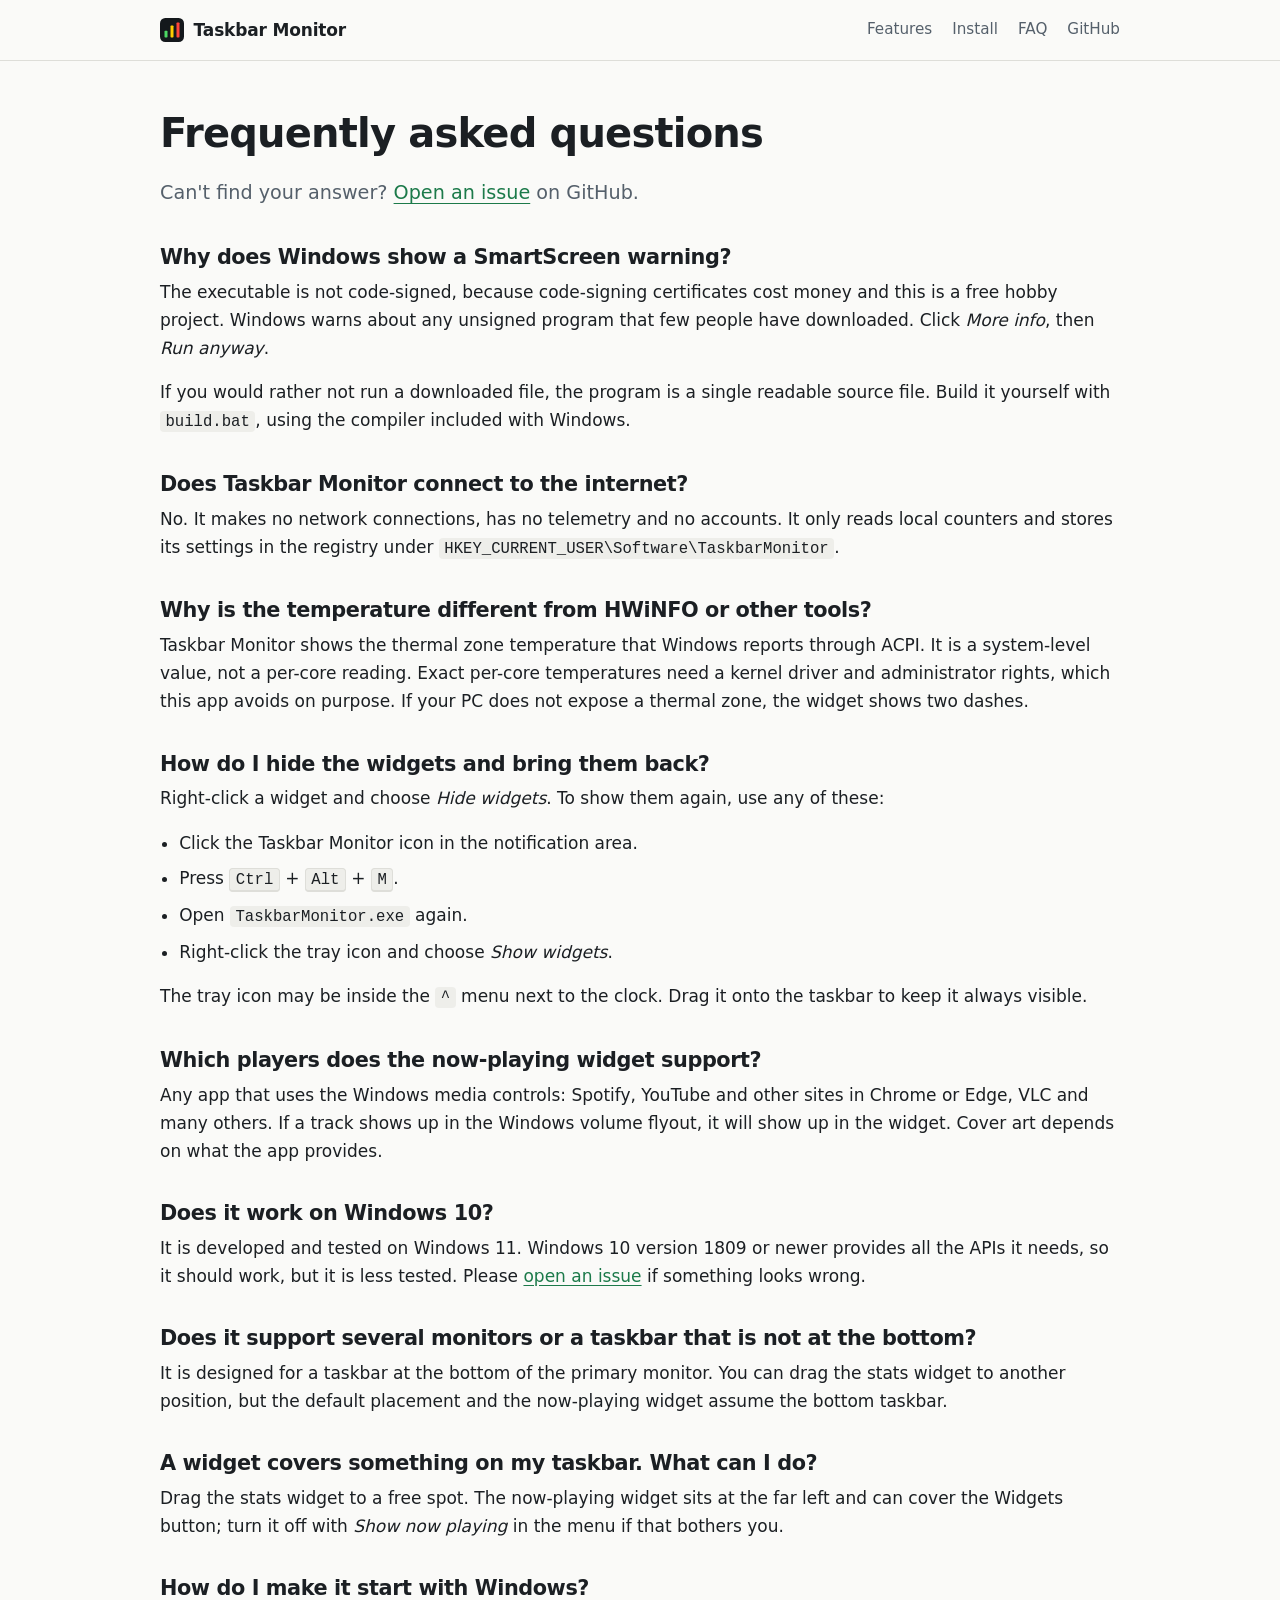
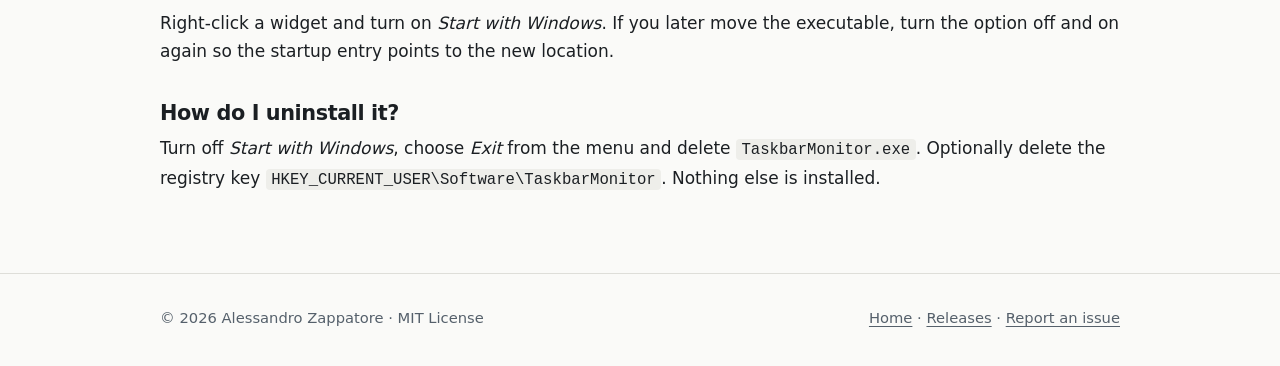
==== docs/faq/index.html @ 53454553 "Add project website (GitHub Pages) with FAQ and SEO metadata" ====
<!doctype html>
<html lang="en">
<head>
  <meta charset="utf-8">
  <meta name="viewport" content="width=device-width, initial-scale=1">
  <title>FAQ | Taskbar Monitor</title>
  <meta name="description" content="Answers about Taskbar Monitor: SmartScreen warnings, privacy, CPU temperature accuracy, hiding the widgets, supported media players, Windows versions and how to uninstall.">
  <link rel="canonical" href="https://alessandrozappatore.github.io/TaskbarMonitor/faq/">
  <meta name="theme-color" content="#14181c" media="(prefers-color-scheme: dark)">
  <meta name="theme-color" content="#fafaf8" media="(prefers-color-scheme: light)">
  <link rel="icon" href="../favicon.svg" type="image/svg+xml">

  <meta property="og:type" content="article">
  <meta property="og:site_name" content="Taskbar Monitor">
  <meta property="og:title" content="Taskbar Monitor FAQ">
  <meta property="og:description" content="SmartScreen, privacy, temperature accuracy, hiding the widgets, supported players and more.">
  <meta property="og:url" content="https://alessandrozappatore.github.io/TaskbarMonitor/faq/">
  <meta property="og:image" content="https://alessandrozappatore.github.io/TaskbarMonitor/og-image.png">
  <meta name="twitter:card" content="summary_large_image">

  <link rel="stylesheet" href="../style.css">

  <script type="application/ld+json">
  {
    "@context": "https://schema.org",
    "@graph": [
      {
        "@type": "BreadcrumbList",
        "itemListElement": [
          { "@type": "ListItem", "position": 1, "name": "Taskbar Monitor", "item": "https://alessandrozappatore.github.io/TaskbarMonitor/" },
          { "@type": "ListItem", "position": 2, "name": "FAQ", "item": "https://alessandrozappatore.github.io/TaskbarMonitor/faq/" }
        ]
      },
      {
        "@type": "FAQPage",
        "mainEntity": [
          {
            "@type": "Question",
            "name": "Why does Windows show a SmartScreen warning?",
            "acceptedAnswer": { "@type": "Answer", "text": "The executable is not code-signed, because code-signing certificates cost money and this is a free hobby project. Windows warns about any unsigned program that few people have downloaded. Click More info, then Run anyway. The program is a single readable source file that you can build yourself with build.bat, using the compiler included with Windows." }
          },
          {
            "@type": "Question",
            "name": "Does Taskbar Monitor connect to the internet?",
            "acceptedAnswer": { "@type": "Answer", "text": "No. It makes no network connections, has no telemetry and no accounts. It only reads local counters and stores its settings in the registry under HKEY_CURRENT_USER\\Software\\TaskbarMonitor." }
          },
          {
            "@type": "Question",
            "name": "Why is the temperature different from HWiNFO or other tools?",
            "acceptedAnswer": { "@type": "Answer", "text": "Taskbar Monitor shows the thermal zone temperature that Windows reports through ACPI. It is a system-level value, not a per-core reading. Exact per-core temperatures need a kernel driver and administrator rights, which this app avoids on purpose. If your PC does not expose a thermal zone, the widget shows two dashes." }
          },
          {
            "@type": "Question",
            "name": "How do I hide the widgets and bring them back?",
            "acceptedAnswer": { "@type": "Answer", "text": "Right-click a widget and choose Hide widgets. To show them again, click the Taskbar Monitor icon in the notification area, press Ctrl+Alt+M, open TaskbarMonitor.exe again, or right-click the tray icon and choose Show widgets. The tray icon may be inside the arrow menu next to the clock; drag it onto the taskbar to keep it always visible." }
          },
          {
            "@type": "Question",
            "name": "Which players does the now-playing widget support?",
            "acceptedAnswer": { "@type": "Answer", "text": "Any app that uses the Windows media controls: Spotify, YouTube and other sites in Chrome or Edge, VLC and many others. If a track shows up in the Windows volume flyout, it will show up in the widget. Cover art depends on what the app provides." }
          },
          {
            "@type": "Question",
            "name": "Does it work on Windows 10?",
            "acceptedAnswer": { "@type": "Answer", "text": "It is developed and tested on Windows 11. Windows 10 version 1809 or newer provides all the APIs it needs, so it should work, but it is less tested. Please open an issue if something looks wrong." }
          },
          {
            "@type": "Question",
            "name": "Does it support several monitors or a taskbar that is not at the bottom?",
            "acceptedAnswer": { "@type": "Answer", "text": "It is designed for a taskbar at the bottom of the primary monitor. You can drag the stats widget to another position, but the default placement and the now-playing widget assume the bottom taskbar." }
          },
          {
            "@type": "Question",
            "name": "A widget covers something on my taskbar. What can I do?",
            "acceptedAnswer": { "@type": "Answer", "text": "Drag the stats widget to a free spot. The now-playing widget sits at the far left and can cover the Widgets button; turn it off with Show now playing in the menu if that bothers you." }
          },
          {
            "@type": "Question",
            "name": "How do I make it start with Windows?",
            "acceptedAnswer": { "@type": "Answer", "text": "Right-click a widget and turn on Start with Windows. If you later move the executable, turn the option off and on again so the startup entry points to the new location." }
          },
          {
            "@type": "Question",
            "name": "How do I uninstall it?",
            "acceptedAnswer": { "@type": "Answer", "text": "Turn off Start with Windows, choose Exit from the menu and delete TaskbarMonitor.exe. Optionally delete the registry key HKEY_CURRENT_USER\\Software\\TaskbarMonitor. Nothing else is installed." }
          }
        ]
      }
    ]
  }
  </script>
</head>
<body>
  <header class="site-header">
    <div class="wrap">
      <a class="brand" href="../"><img src="../favicon.svg" alt="" width="24" height="24">Taskbar Monitor</a>
      <nav class="site-nav" aria-label="Main">
        <a href="../#features">Features</a>
        <a href="../#install">Install</a>
        <a href="./" aria-current="page">FAQ</a>
        <a href="https://github.com/AlessandroZappatore/TaskbarMonitor">GitHub</a>
      </nav>
    </div>
  </header>

  <main class="faq">
    <div class="wrap">
      <h1>Frequently asked questions</h1>
      <p class="lead">Can't find your answer? <a href="https://github.com/AlessandroZappatore/TaskbarMonitor/issues">Open an issue</a> on GitHub.</p>

      <h2 id="smartscreen">Why does Windows show a SmartScreen warning?</h2>
      <p>The executable is not code-signed, because code-signing certificates cost money and this is a free hobby project. Windows warns about any unsigned program that few people have downloaded. Click <em>More info</em>, then <em>Run anyway</em>.</p>
      <p>If you would rather not run a downloaded file, the program is a single readable source file. Build it yourself with <code>build.bat</code>, using the compiler included with Windows.</p>

      <h2 id="internet">Does Taskbar Monitor connect to the internet?</h2>
      <p>No. It makes no network connections, has no telemetry and no accounts. It only reads local counters and stores its settings in the registry under <code>HKEY_CURRENT_USER\Software\TaskbarMonitor</code>.</p>

      <h2 id="temperature">Why is the temperature different from HWiNFO or other tools?</h2>
      <p>Taskbar Monitor shows the thermal zone temperature that Windows reports through ACPI. It is a system-level value, not a per-core reading. Exact per-core temperatures need a kernel driver and administrator rights, which this app avoids on purpose. If your PC does not expose a thermal zone, the widget shows two dashes.</p>

      <h2 id="hide">How do I hide the widgets and bring them back?</h2>
      <p>Right-click a widget and choose <em>Hide widgets</em>. To show them again, use any of these:</p>
      <ul class="plain">
        <li>Click the Taskbar Monitor icon in the notification area.</li>
        <li>Press <kbd>Ctrl</kbd> + <kbd>Alt</kbd> + <kbd>M</kbd>.</li>
        <li>Open <code>TaskbarMonitor.exe</code> again.</li>
        <li>Right-click the tray icon and choose <em>Show widgets</em>.</li>
      </ul>
      <p>The tray icon may be inside the <code>^</code> menu next to the clock. Drag it onto the taskbar to keep it always visible.</p>

      <h2 id="players">Which players does the now-playing widget support?</h2>
      <p>Any app that uses the Windows media controls: Spotify, YouTube and other sites in Chrome or Edge, VLC and many others. If a track shows up in the Windows volume flyout, it will show up in the widget. Cover art depends on what the app provides.</p>

      <h2 id="windows10">Does it work on Windows 10?</h2>
      <p>It is developed and tested on Windows 11. Windows 10 version 1809 or newer provides all the APIs it needs, so it should work, but it is less tested. Please <a href="https://github.com/AlessandroZappatore/TaskbarMonitor/issues">open an issue</a> if something looks wrong.</p>

      <h2 id="monitors">Does it support several monitors or a taskbar that is not at the bottom?</h2>
      <p>It is designed for a taskbar at the bottom of the primary monitor. You can drag the stats widget to another position, but the default placement and the now-playing widget assume the bottom taskbar.</p>

      <h2 id="covers">A widget covers something on my taskbar. What can I do?</h2>
      <p>Drag the stats widget to a free spot. The now-playing widget sits at the far left and can cover the Widgets button; turn it off with <em>Show now playing</em> in the menu if that bothers you.</p>

      <h2 id="startup">How do I make it start with Windows?</h2>
      <p>Right-click a widget and turn on <em>Start with Windows</em>. If you later move the executable, turn the option off and on again so the startup entry points to the new location.</p>

      <h2 id="uninstall">How do I uninstall it?</h2>
      <p>Turn off <em>Start with Windows</em>, choose <em>Exit</em> from the menu and delete <code>TaskbarMonitor.exe</code>. Optionally delete the registry key <code>HKEY_CURRENT_USER\Software\TaskbarMonitor</code>. Nothing else is installed.</p>
    </div>
  </main>

  <footer class="site-footer">
    <div class="wrap">
      <span>&copy; 2026 Alessandro Zappatore &middot; MIT License</span>
      <span><a href="../">Home</a> &middot; <a href="https://github.com/AlessandroZappatore/TaskbarMonitor/releases">Releases</a> &middot; <a href="https://github.com/AlessandroZappatore/TaskbarMonitor/issues">Report an issue</a></span>
    </div>
  </footer>
</body>
</html>
---- docs/style.css ----
:root {
  --bg: #fafaf8;
  --surface: #f1f1ee;
  --text: #1b1f23;
  --muted: #55606b;
  --line: #deded9;
  --accent: #1c7a4a;
  --accent-text: #ffffff;
  --code-bg: #eeeeea;
  --maxw: 62rem;
  color-scheme: light dark;
}

@media (prefers-color-scheme: dark) {
  :root {
    --bg: #14181c;
    --surface: #1b2127;
    --text: #e8ebee;
    --muted: #98a3ad;
    --line: #2a3138;
    --accent: #4cd964;
    --accent-text: #0d1f12;
    --code-bg: #1d242b;
  }
}

* { box-sizing: border-box; }

html { scroll-behavior: smooth; }

body {
  margin: 0;
  background: var(--bg);
  color: var(--text);
  font-family: "Segoe UI Variable Text", "Segoe UI", system-ui, -apple-system, Roboto, "Helvetica Neue", Arial, sans-serif;
  font-size: 1.0625rem;
  line-height: 1.65;
  -webkit-font-smoothing: antialiased;
}

.wrap {
  max-width: var(--maxw);
  margin: 0 auto;
  padding: 0 1rem;
}

a { color: var(--accent); text-underline-offset: 0.2em; }
a:hover { text-decoration-thickness: 2px; }
a:focus-visible, .btn:focus-visible {
  outline: 3px solid var(--accent);
  outline-offset: 3px;
  border-radius: 4px;
}

/* ---------- header ---------- */
.site-header { border-bottom: 1px solid var(--line); }
.site-header .wrap {
  display: flex;
  align-items: center;
  justify-content: space-between;
  gap: 1rem;
  min-height: 3.75rem;
}
.brand {
  display: inline-flex;
  align-items: center;
  gap: 0.6rem;
  font-weight: 650;
  color: var(--text);
  text-decoration: none;
  letter-spacing: -0.01em;
}
.brand img { width: 1.5rem; height: 1.5rem; display: block; }
.site-nav { display: flex; gap: 1.25rem; flex-wrap: wrap; font-size: 0.95rem; }
.site-nav a { color: var(--muted); text-decoration: none; }
.site-nav a:hover { color: var(--text); text-decoration: underline; }

/* ---------- typography ---------- */
h1, h2, h3 { line-height: 1.2; letter-spacing: -0.02em; margin: 0; }
h1 { font-size: clamp(2rem, 5vw, 3.1rem); font-weight: 700; max-width: 18ch; }
h2 { font-size: clamp(1.45rem, 3vw, 1.9rem); font-weight: 680; margin-bottom: 1rem; }
h3 { font-size: 1.15rem; font-weight: 650; margin-bottom: 0.35rem; }
p { margin: 0 0 1rem; }
.lead { font-size: 1.2rem; color: var(--muted); max-width: 40rem; margin-top: 1.25rem; }
.muted { color: var(--muted); }
.small { font-size: 0.9rem; }

code, kbd {
  font-family: ui-monospace, "Cascadia Mono", Consolas, "SFMono-Regular", Menlo, monospace;
  font-size: 0.92em;
  background: var(--code-bg);
  border-radius: 4px;
  padding: 0.1em 0.35em;
  overflow-wrap: anywhere;
}
pre {
  background: var(--code-bg);
  border: 1px solid var(--line);
  border-radius: 6px;
  padding: 0.9rem 1rem;
  overflow-x: auto;
  line-height: 1.5;
}
pre code { background: none; padding: 0; font-size: 0.9rem; overflow-wrap: normal; }
kbd { border: 1px solid var(--line); border-bottom-width: 2px; }

/* ---------- hero ---------- */
.hero { padding-top: 4rem; padding-bottom: 2.5rem; }
.actions { display: flex; flex-wrap: wrap; gap: 0.75rem; margin-top: 1.75rem; }
.btn {
  display: inline-block;
  padding: 0.7rem 1.25rem;
  border-radius: 6px;
  font-weight: 620;
  text-decoration: none;
  border: 1px solid var(--line);
  color: var(--text);
  background: transparent;
}
.btn:hover { background: var(--surface); }
.btn.primary { background: var(--accent); color: var(--accent-text); border-color: var(--accent); }
.btn.primary:hover { filter: brightness(1.08); }
.hero .meta { margin-top: 0.9rem; color: var(--muted); font-size: 0.92rem; }

.shot { margin: 0; }
.shot img {
  display: block;
  max-width: 100%;
  height: auto;
  border: 1px solid var(--line);
  border-radius: 8px;
}
.shot figcaption { margin-top: 0.6rem; color: var(--muted); font-size: 0.92rem; }
.hero .shot { margin-top: 2.75rem; }

/* ---------- facts ---------- */
.facts {
  display: grid;
  grid-template-columns: repeat(auto-fit, minmax(9rem, 1fr));
  gap: 1.25rem 2rem;
  margin: 0;
  padding: 1.5rem 0;
  border-top: 1px solid var(--line);
  border-bottom: 1px solid var(--line);
}
.facts div { margin: 0; }
.facts dt { font-size: 1.7rem; font-weight: 700; letter-spacing: -0.02em; line-height: 1.2; }
.facts dd { margin: 0.1rem 0 0; color: var(--muted); font-size: 0.92rem; }

/* ---------- sections ---------- */
section { padding: 3.5rem 0 0; }
section > .wrap > p:first-of-type { max-width: 42rem; }
.two {
  display: grid;
  grid-template-columns: repeat(auto-fit, minmax(18rem, 1fr));
  gap: 2.5rem 3rem;
  align-items: start;
  margin-top: 1.5rem;
}
.plain { padding-left: 1.2rem; margin: 0.5rem 0 1rem; }
.plain li { margin-bottom: 0.45rem; }
.steps { padding-left: 1.3rem; }
.steps li { margin-bottom: 0.8rem; padding-left: 0.3rem; }
.note {
  border-left: 3px solid var(--accent);
  background: var(--surface);
  padding: 0.8rem 1rem;
  border-radius: 0 6px 6px 0;
  margin: 1.25rem 0;
  font-size: 0.97rem;
}
.note p:last-child { margin-bottom: 0; }

table { border-collapse: collapse; width: 100%; font-size: 0.97rem; margin: 1rem 0; }
th, td { text-align: left; padding: 0.6rem 0.75rem; border-bottom: 1px solid var(--line); vertical-align: top; }
th { color: var(--muted); font-weight: 600; font-size: 0.9rem; }

/* ---------- faq ---------- */
.faq h2 { font-size: 1.3rem; margin: 2.25rem 0 0.5rem; }
.faq .wrap { padding-top: 3rem; }
.faq h1 { max-width: none; font-size: clamp(1.8rem, 4vw, 2.5rem); margin-bottom: 0.75rem; }

/* ---------- footer ---------- */
.site-footer {
  margin-top: 5rem;
  padding: 2rem 0 3rem;
  border-top: 1px solid var(--line);
  color: var(--muted);
  font-size: 0.92rem;
}
.site-footer .wrap { display: flex; flex-wrap: wrap; gap: 0.5rem 2rem; justify-content: space-between; }
.site-footer a { color: var(--muted); }
.site-footer a:hover { color: var(--text); }

@media (max-width: 40rem) {
  .hero { padding-top: 2.5rem; }
  section { padding-top: 2.75rem; }
  .site-nav { gap: 0.9rem; }
}

@media (prefers-reduced-motion: reduce) {
  html { scroll-behavior: auto; }
}
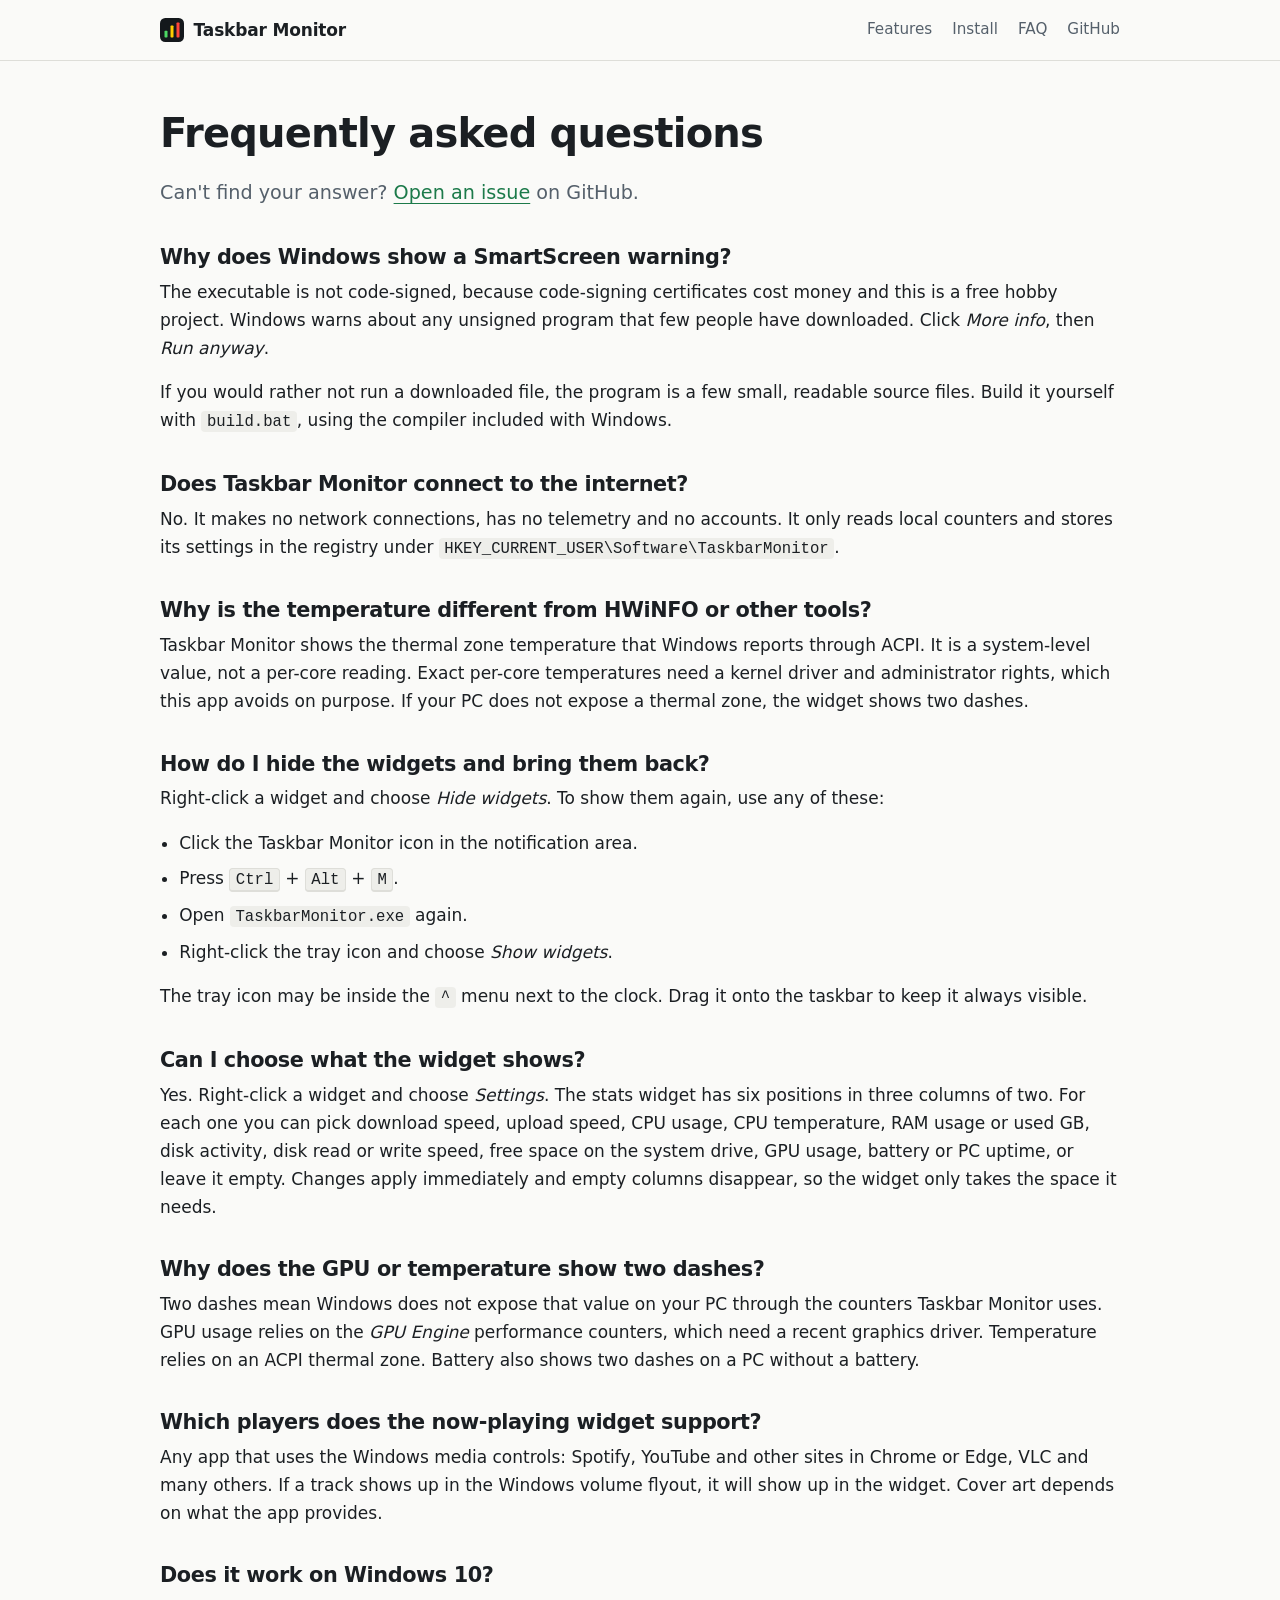
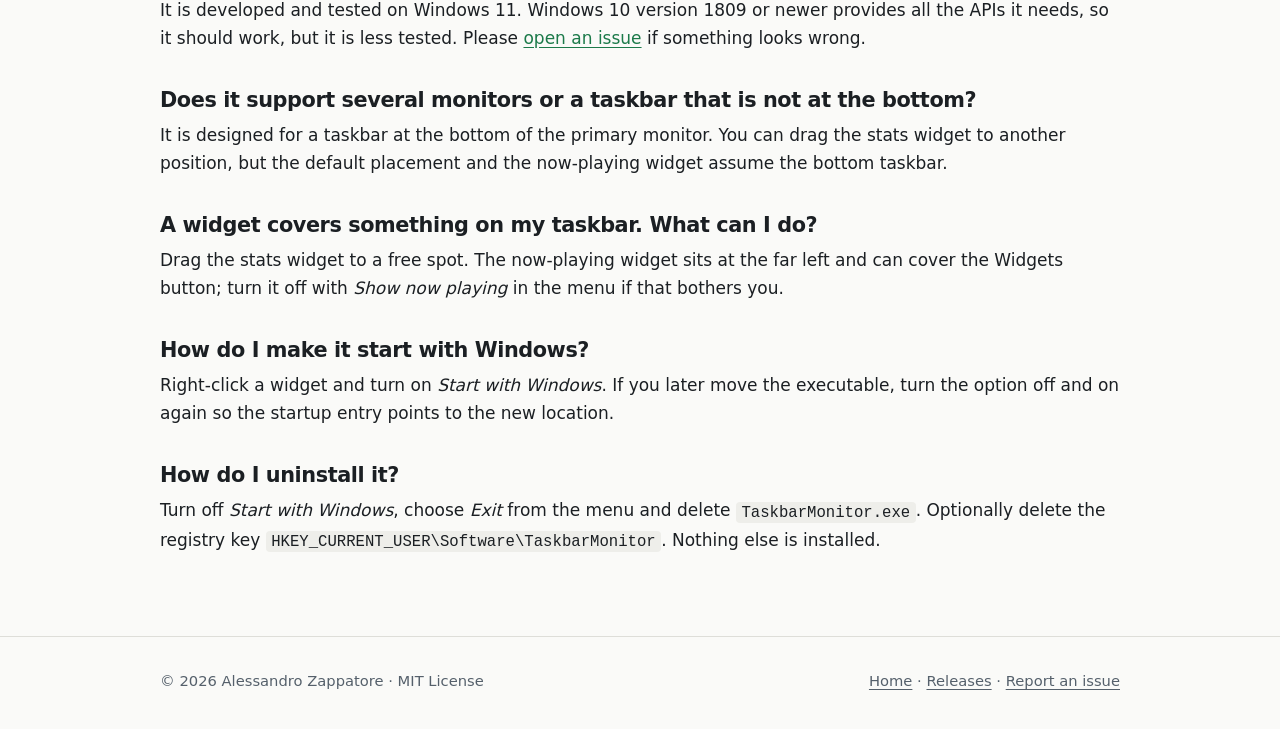
==== commit 1d95622f: "Document the settings window and refresh screenshots Update the README and the website with the new " ====
--- a/docs/faq/index.html
+++ b/docs/faq/index.html
@@ -37,7 +37,7 @@
           {
             "@type": "Question",
             "name": "Why does Windows show a SmartScreen warning?",
-            "acceptedAnswer": { "@type": "Answer", "text": "The executable is not code-signed, because code-signing certificates cost money and this is a free hobby project. Windows warns about any unsigned program that few people have downloaded. Click More info, then Run anyway. The program is a single readable source file that you can build yourself with build.bat, using the compiler included with Windows." }
+            "acceptedAnswer": { "@type": "Answer", "text": "The executable is not code-signed, because code-signing certificates cost money and this is a free hobby project. Windows warns about any unsigned program that few people have downloaded. Click More info, then Run anyway. The program is a few small, readable source files that you can build yourself with build.bat, using the compiler included with Windows." }
           },
           {
             "@type": "Question",
@@ -53,6 +53,16 @@
             "@type": "Question",
             "name": "How do I hide the widgets and bring them back?",
             "acceptedAnswer": { "@type": "Answer", "text": "Right-click a widget and choose Hide widgets. To show them again, click the Taskbar Monitor icon in the notification area, press Ctrl+Alt+M, open TaskbarMonitor.exe again, or right-click the tray icon and choose Show widgets. The tray icon may be inside the arrow menu next to the clock; drag it onto the taskbar to keep it always visible." }
+          },
+          {
+            "@type": "Question",
+            "name": "Can I choose what the widget shows?",
+            "acceptedAnswer": { "@type": "Answer", "text": "Yes. Right-click a widget and choose Settings. The stats widget has six positions in three columns of two. For each one you can pick download speed, upload speed, CPU usage, CPU temperature, RAM usage or used GB, disk activity, disk read or write speed, free space on the system drive, GPU usage, battery or PC uptime, or leave it empty. Changes apply immediately and empty columns disappear, so the widget only takes the space it needs." }
+          },
+          {
+            "@type": "Question",
+            "name": "Why does the GPU or temperature show two dashes?",
+            "acceptedAnswer": { "@type": "Answer", "text": "Two dashes mean Windows does not expose that value on your PC through the counters Taskbar Monitor uses. GPU usage relies on the GPU Engine performance counters, which need a recent graphics driver. Temperature relies on an ACPI thermal zone. Battery also shows two dashes on a PC without a battery." }
           },
           {
             "@type": "Question",
@@ -110,7 +120,7 @@
 
       <h2 id="smartscreen">Why does Windows show a SmartScreen warning?</h2>
       <p>The executable is not code-signed, because code-signing certificates cost money and this is a free hobby project. Windows warns about any unsigned program that few people have downloaded. Click <em>More info</em>, then <em>Run anyway</em>.</p>
-      <p>If you would rather not run a downloaded file, the program is a single readable source file. Build it yourself with <code>build.bat</code>, using the compiler included with Windows.</p>
+      <p>If you would rather not run a downloaded file, the program is a few small, readable source files. Build it yourself with <code>build.bat</code>, using the compiler included with Windows.</p>
 
       <h2 id="internet">Does Taskbar Monitor connect to the internet?</h2>
       <p>No. It makes no network connections, has no telemetry and no accounts. It only reads local counters and stores its settings in the registry under <code>HKEY_CURRENT_USER\Software\TaskbarMonitor</code>.</p>
@@ -127,6 +137,12 @@
         <li>Right-click the tray icon and choose <em>Show widgets</em>.</li>
       </ul>
       <p>The tray icon may be inside the <code>^</code> menu next to the clock. Drag it onto the taskbar to keep it always visible.</p>
+
+      <h2 id="choose">Can I choose what the widget shows?</h2>
+      <p>Yes. Right-click a widget and choose <em>Settings</em>. The stats widget has six positions in three columns of two. For each one you can pick download speed, upload speed, CPU usage, CPU temperature, RAM usage or used GB, disk activity, disk read or write speed, free space on the system drive, GPU usage, battery or PC uptime, or leave it empty. Changes apply immediately and empty columns disappear, so the widget only takes the space it needs.</p>
+
+      <h2 id="dashes">Why does the GPU or temperature show two dashes?</h2>
+      <p>Two dashes mean Windows does not expose that value on your PC through the counters Taskbar Monitor uses. GPU usage relies on the <em>GPU Engine</em> performance counters, which need a recent graphics driver. Temperature relies on an ACPI thermal zone. Battery also shows two dashes on a PC without a battery.</p>
 
       <h2 id="players">Which players does the now-playing widget support?</h2>
       <p>Any app that uses the Windows media controls: Spotify, YouTube and other sites in Chrome or Edge, VLC and many others. If a track shows up in the Windows volume flyout, it will show up in the widget. Cover art depends on what the app provides.</p>
@@ -154,5 +170,17 @@
       <span><a href="../">Home</a> &middot; <a href="https://github.com/AlessandroZappatore/TaskbarMonitor/releases">Releases</a> &middot; <a href="https://github.com/AlessandroZappatore/TaskbarMonitor/issues">Report an issue</a></span>
     </div>
   </footer>
+  <script>
+    // Se la pagina e' aperta come file dal disco (file://), i link a cartelle come "faq/" non aprono index.html.
+    // In quel caso aggiunge index.html ai link relativi. Sul sito pubblicato non fa nulla.
+    if (location.protocol === "file:") {
+      document.querySelectorAll("a[href]").forEach(function (a) {
+        var h = a.getAttribute("href");
+        if (/^[a-z][a-z0-9+.-]*:|^\/\/|^#/i.test(h)) return;
+        var i = h.indexOf("#"), path = i < 0 ? h : h.slice(0, i), hash = i < 0 ? "" : h.slice(i);
+        if (path === "" || /\/$/.test(path)) a.setAttribute("href", path + "index.html" + hash);
+      });
+    }
+  </script>
 </body>
 </html>
--- a/docs/style.css
+++ b/docs/style.css
@@ -130,6 +130,7 @@
   border: 1px solid var(--line);
   border-radius: 8px;
 }
+.shot.bare img { border: 0; border-radius: 0; }
 .shot figcaption { margin-top: 0.6rem; color: var(--muted); font-size: 0.92rem; }
 .hero .shot { margin-top: 2.75rem; }
 
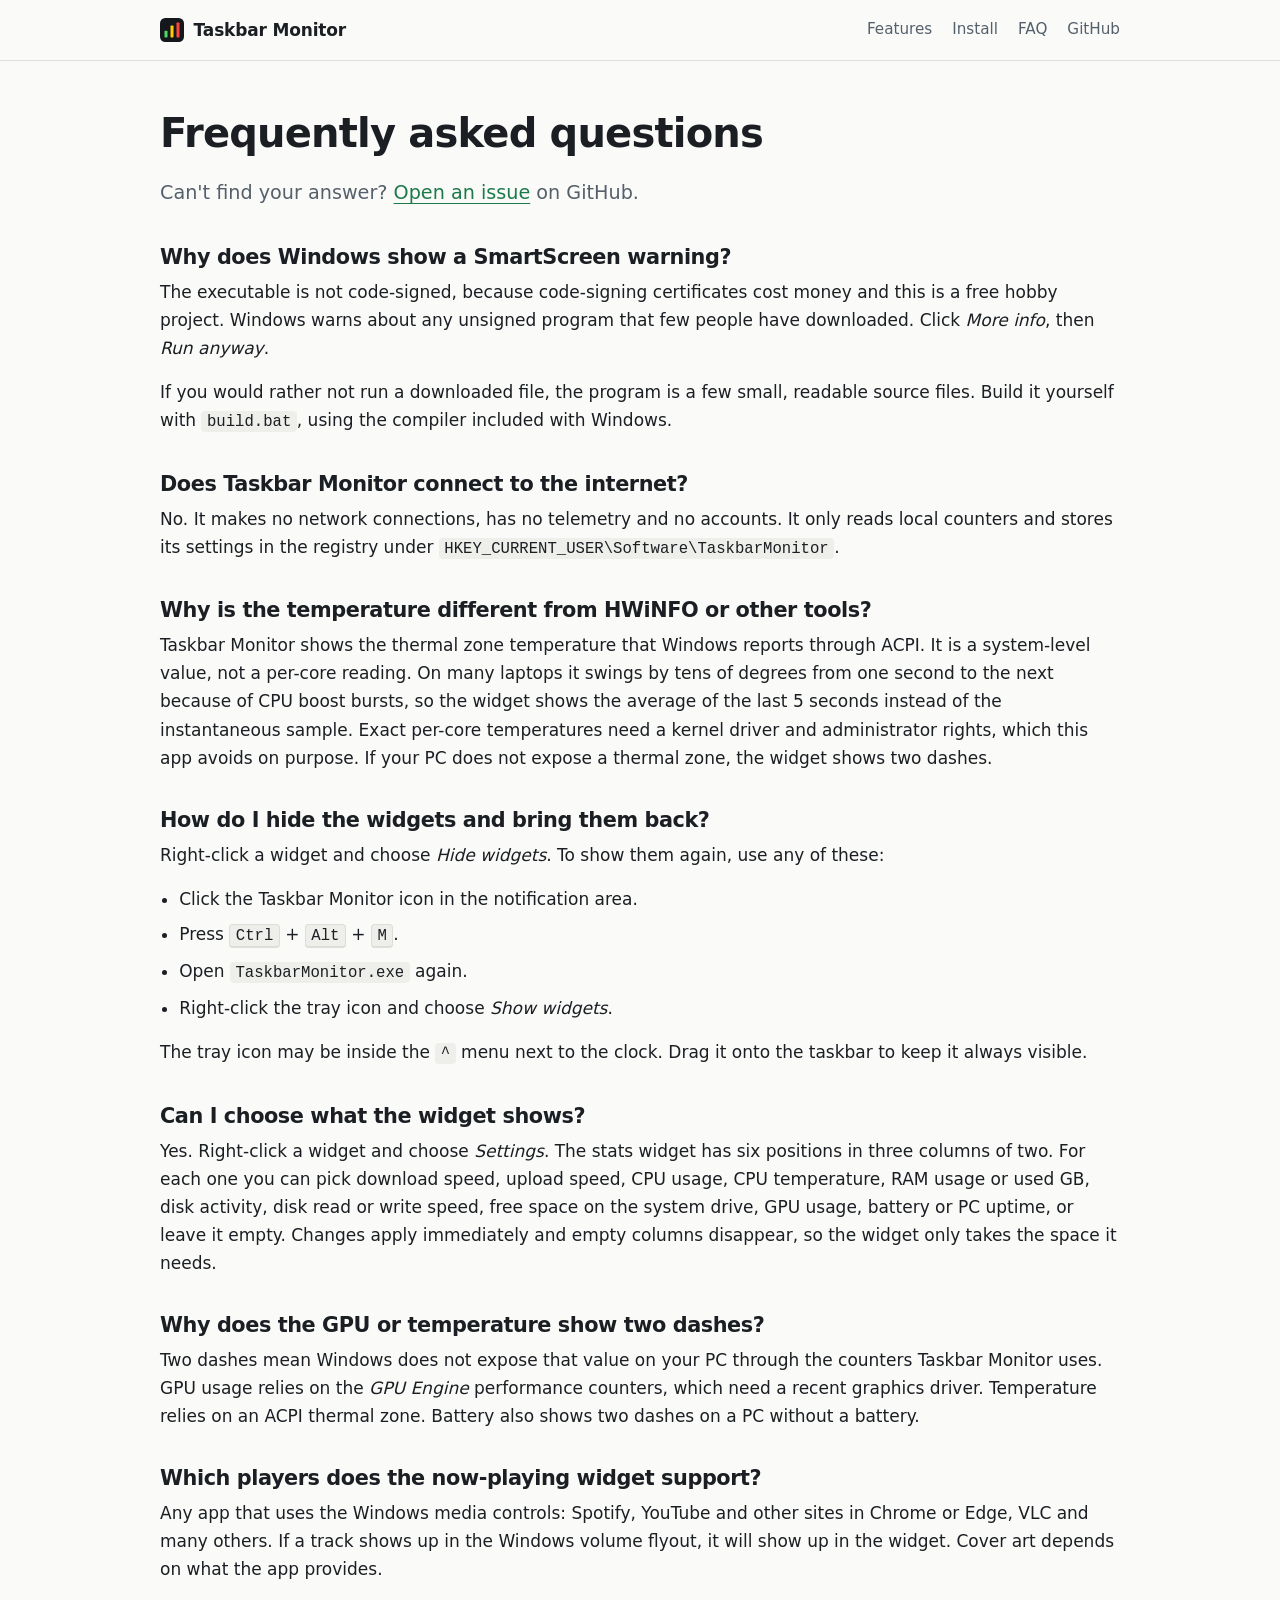
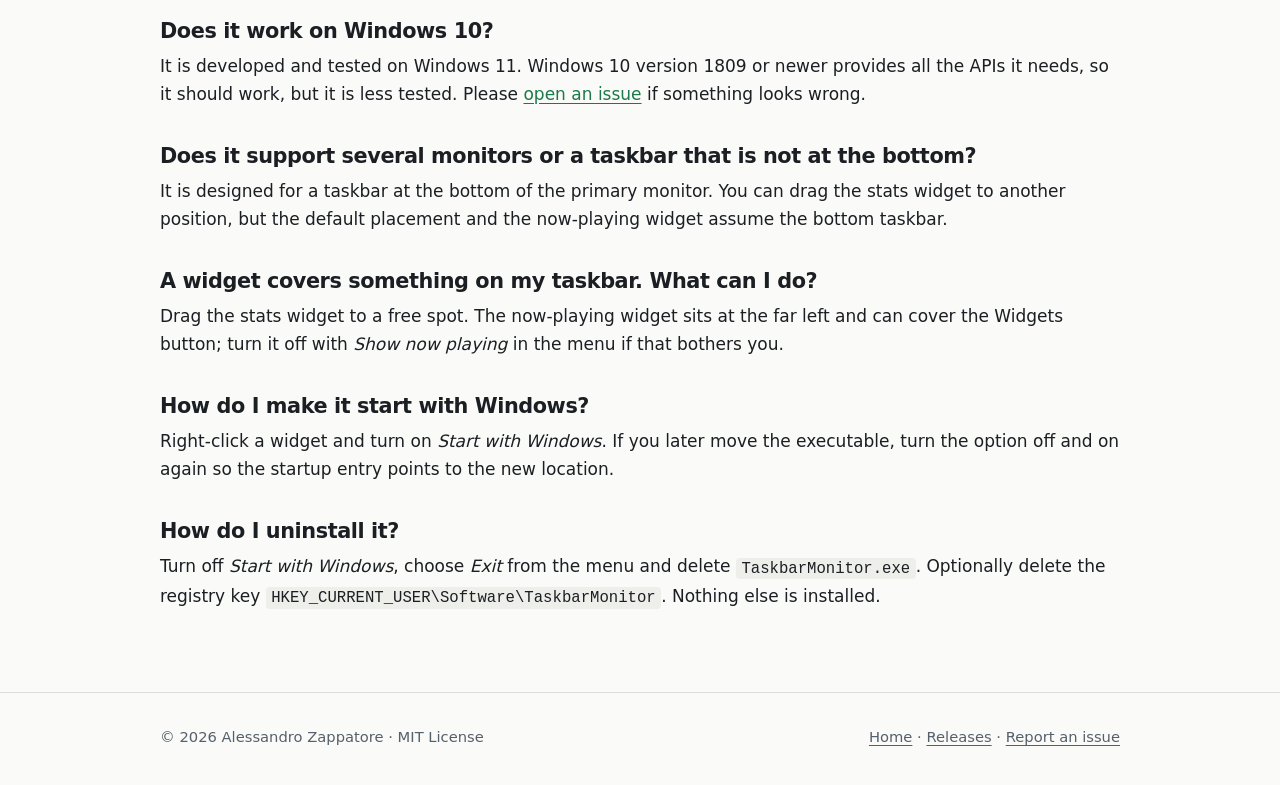
==== commit b0f962b8: "Show the CPU temperature as a 5-second average The ACPI thermal zone sensor swings by tens of degree" ====
--- a/docs/faq/index.html
+++ b/docs/faq/index.html
@@ -47,7 +47,7 @@
           {
             "@type": "Question",
             "name": "Why is the temperature different from HWiNFO or other tools?",
-            "acceptedAnswer": { "@type": "Answer", "text": "Taskbar Monitor shows the thermal zone temperature that Windows reports through ACPI. It is a system-level value, not a per-core reading. Exact per-core temperatures need a kernel driver and administrator rights, which this app avoids on purpose. If your PC does not expose a thermal zone, the widget shows two dashes." }
+            "acceptedAnswer": { "@type": "Answer", "text": "Taskbar Monitor shows the thermal zone temperature that Windows reports through ACPI. It is a system-level value, not a per-core reading, and on many laptops it swings by tens of degrees from one second to the next because of CPU boost bursts, so the widget shows the average of the last 5 seconds. Exact per-core temperatures need a kernel driver and administrator rights, which this app avoids on purpose. If your PC does not expose a thermal zone, the widget shows two dashes." }
           },
           {
             "@type": "Question",
@@ -126,7 +126,7 @@
       <p>No. It makes no network connections, has no telemetry and no accounts. It only reads local counters and stores its settings in the registry under <code>HKEY_CURRENT_USER\Software\TaskbarMonitor</code>.</p>
 
       <h2 id="temperature">Why is the temperature different from HWiNFO or other tools?</h2>
-      <p>Taskbar Monitor shows the thermal zone temperature that Windows reports through ACPI. It is a system-level value, not a per-core reading. Exact per-core temperatures need a kernel driver and administrator rights, which this app avoids on purpose. If your PC does not expose a thermal zone, the widget shows two dashes.</p>
+      <p>Taskbar Monitor shows the thermal zone temperature that Windows reports through ACPI. It is a system-level value, not a per-core reading. On many laptops it swings by tens of degrees from one second to the next because of CPU boost bursts, so the widget shows the average of the last 5 seconds instead of the instantaneous sample. Exact per-core temperatures need a kernel driver and administrator rights, which this app avoids on purpose. If your PC does not expose a thermal zone, the widget shows two dashes.</p>
 
       <h2 id="hide">How do I hide the widgets and bring them back?</h2>
       <p>Right-click a widget and choose <em>Hide widgets</em>. To show them again, use any of these:</p>
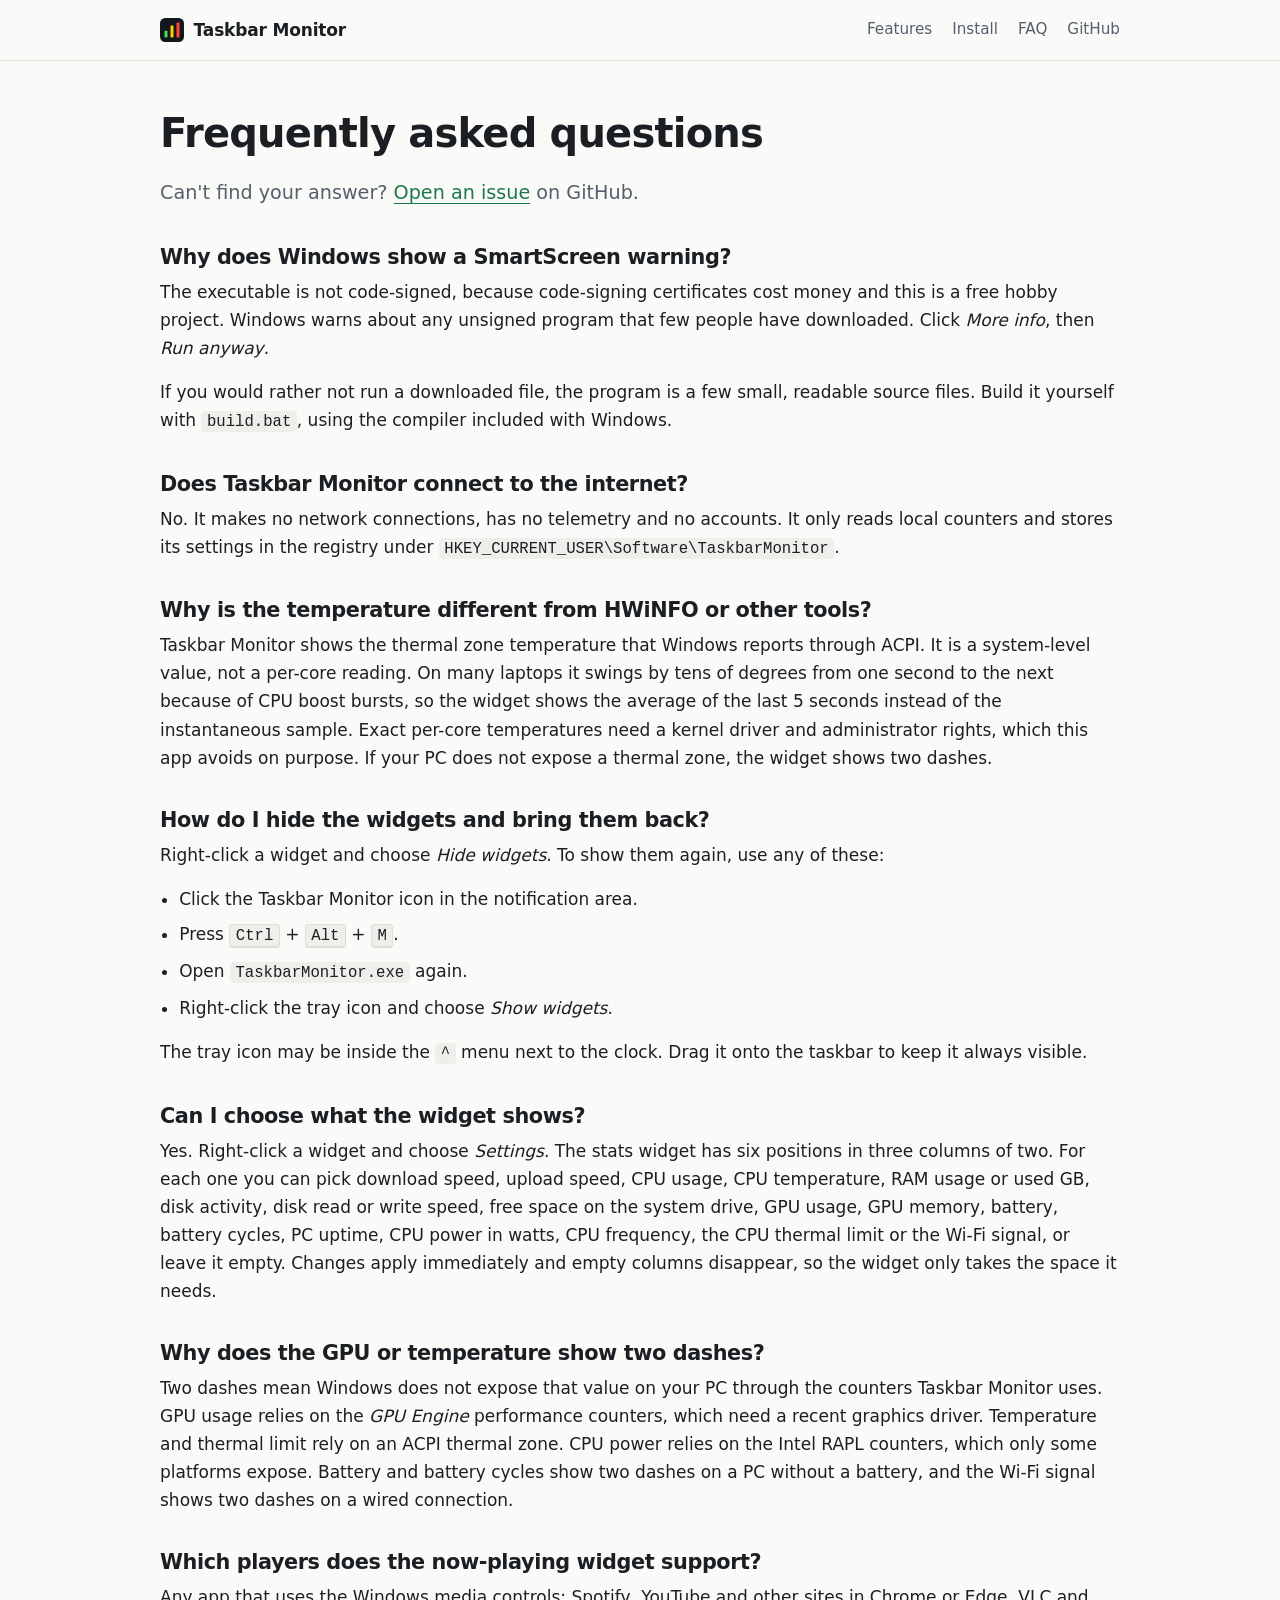
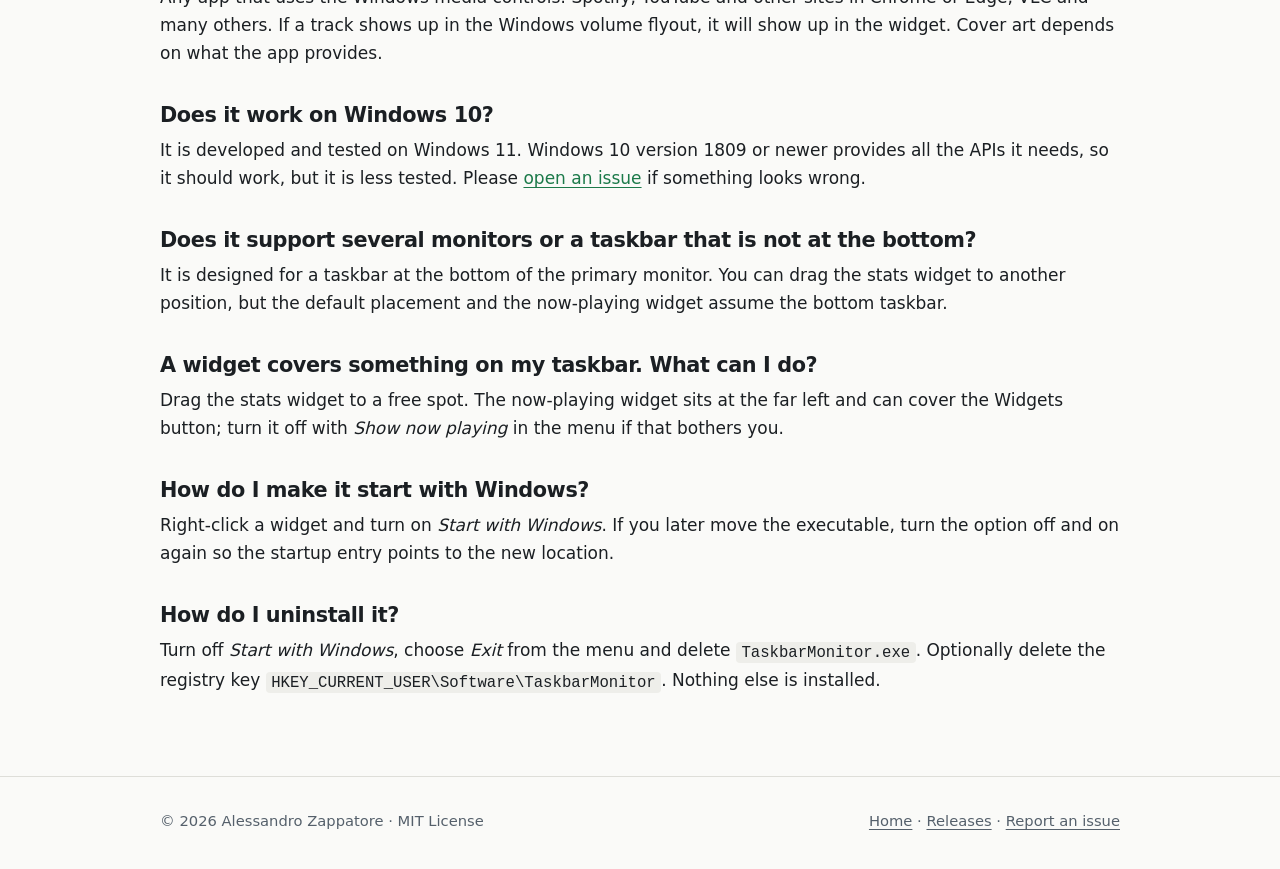
==== commit 0124a429: "Document the new values and category grouping for 1.3.0 Update the README and the website with the s" ====
--- a/docs/faq/index.html
+++ b/docs/faq/index.html
@@ -57,12 +57,12 @@
           {
             "@type": "Question",
             "name": "Can I choose what the widget shows?",
-            "acceptedAnswer": { "@type": "Answer", "text": "Yes. Right-click a widget and choose Settings. The stats widget has six positions in three columns of two. For each one you can pick download speed, upload speed, CPU usage, CPU temperature, RAM usage or used GB, disk activity, disk read or write speed, free space on the system drive, GPU usage, battery or PC uptime, or leave it empty. Changes apply immediately and empty columns disappear, so the widget only takes the space it needs." }
+            "acceptedAnswer": { "@type": "Answer", "text": "Yes. Right-click a widget and choose Settings. The stats widget has six positions in three columns of two. For each one you can pick download speed, upload speed, CPU usage, CPU temperature, RAM usage or used GB, disk activity, disk read or write speed, free space on the system drive, GPU usage, GPU memory, battery, battery cycles, PC uptime, CPU power in watts, CPU frequency, the CPU thermal limit or the Wi-Fi signal, or leave it empty. Changes apply immediately and empty columns disappear, so the widget only takes the space it needs." }
           },
           {
             "@type": "Question",
             "name": "Why does the GPU or temperature show two dashes?",
-            "acceptedAnswer": { "@type": "Answer", "text": "Two dashes mean Windows does not expose that value on your PC through the counters Taskbar Monitor uses. GPU usage relies on the GPU Engine performance counters, which need a recent graphics driver. Temperature relies on an ACPI thermal zone. Battery also shows two dashes on a PC without a battery." }
+            "acceptedAnswer": { "@type": "Answer", "text": "Two dashes mean Windows does not expose that value on your PC through the counters Taskbar Monitor uses. GPU usage relies on the GPU Engine performance counters, which need a recent graphics driver. Temperature and thermal limit rely on an ACPI thermal zone. CPU power relies on the Intel RAPL counters, which only some platforms expose. Battery and battery cycles show two dashes on a PC without a battery, and the Wi-Fi signal shows two dashes on a wired connection." }
           },
           {
             "@type": "Question",
@@ -139,10 +139,10 @@
       <p>The tray icon may be inside the <code>^</code> menu next to the clock. Drag it onto the taskbar to keep it always visible.</p>
 
       <h2 id="choose">Can I choose what the widget shows?</h2>
-      <p>Yes. Right-click a widget and choose <em>Settings</em>. The stats widget has six positions in three columns of two. For each one you can pick download speed, upload speed, CPU usage, CPU temperature, RAM usage or used GB, disk activity, disk read or write speed, free space on the system drive, GPU usage, battery or PC uptime, or leave it empty. Changes apply immediately and empty columns disappear, so the widget only takes the space it needs.</p>
+      <p>Yes. Right-click a widget and choose <em>Settings</em>. The stats widget has six positions in three columns of two. For each one you can pick download speed, upload speed, CPU usage, CPU temperature, RAM usage or used GB, disk activity, disk read or write speed, free space on the system drive, GPU usage, GPU memory, battery, battery cycles, PC uptime, CPU power in watts, CPU frequency, the CPU thermal limit or the Wi-Fi signal, or leave it empty. Changes apply immediately and empty columns disappear, so the widget only takes the space it needs.</p>
 
       <h2 id="dashes">Why does the GPU or temperature show two dashes?</h2>
-      <p>Two dashes mean Windows does not expose that value on your PC through the counters Taskbar Monitor uses. GPU usage relies on the <em>GPU Engine</em> performance counters, which need a recent graphics driver. Temperature relies on an ACPI thermal zone. Battery also shows two dashes on a PC without a battery.</p>
+      <p>Two dashes mean Windows does not expose that value on your PC through the counters Taskbar Monitor uses. GPU usage relies on the <em>GPU Engine</em> performance counters, which need a recent graphics driver. Temperature and thermal limit rely on an ACPI thermal zone. CPU power relies on the Intel RAPL counters, which only some platforms expose. Battery and battery cycles show two dashes on a PC without a battery, and the Wi-Fi signal shows two dashes on a wired connection.</p>
 
       <h2 id="players">Which players does the now-playing widget support?</h2>
       <p>Any app that uses the Windows media controls: Spotify, YouTube and other sites in Chrome or Edge, VLC and many others. If a track shows up in the Windows volume flyout, it will show up in the widget. Cover art depends on what the app provides.</p>
--- a/docs/style.css
+++ b/docs/style.css
@@ -202,3 +202,5 @@
 @media (prefers-reduced-motion: reduce) {
   html { scroll-behavior: auto; }
 }
+
+table th[scope="rowgroup"] { color: var(--text); font-size: 0.85rem; text-transform: uppercase; letter-spacing: 0.04em; padding-top: 1.1rem; border-bottom: 1px solid var(--line); }
